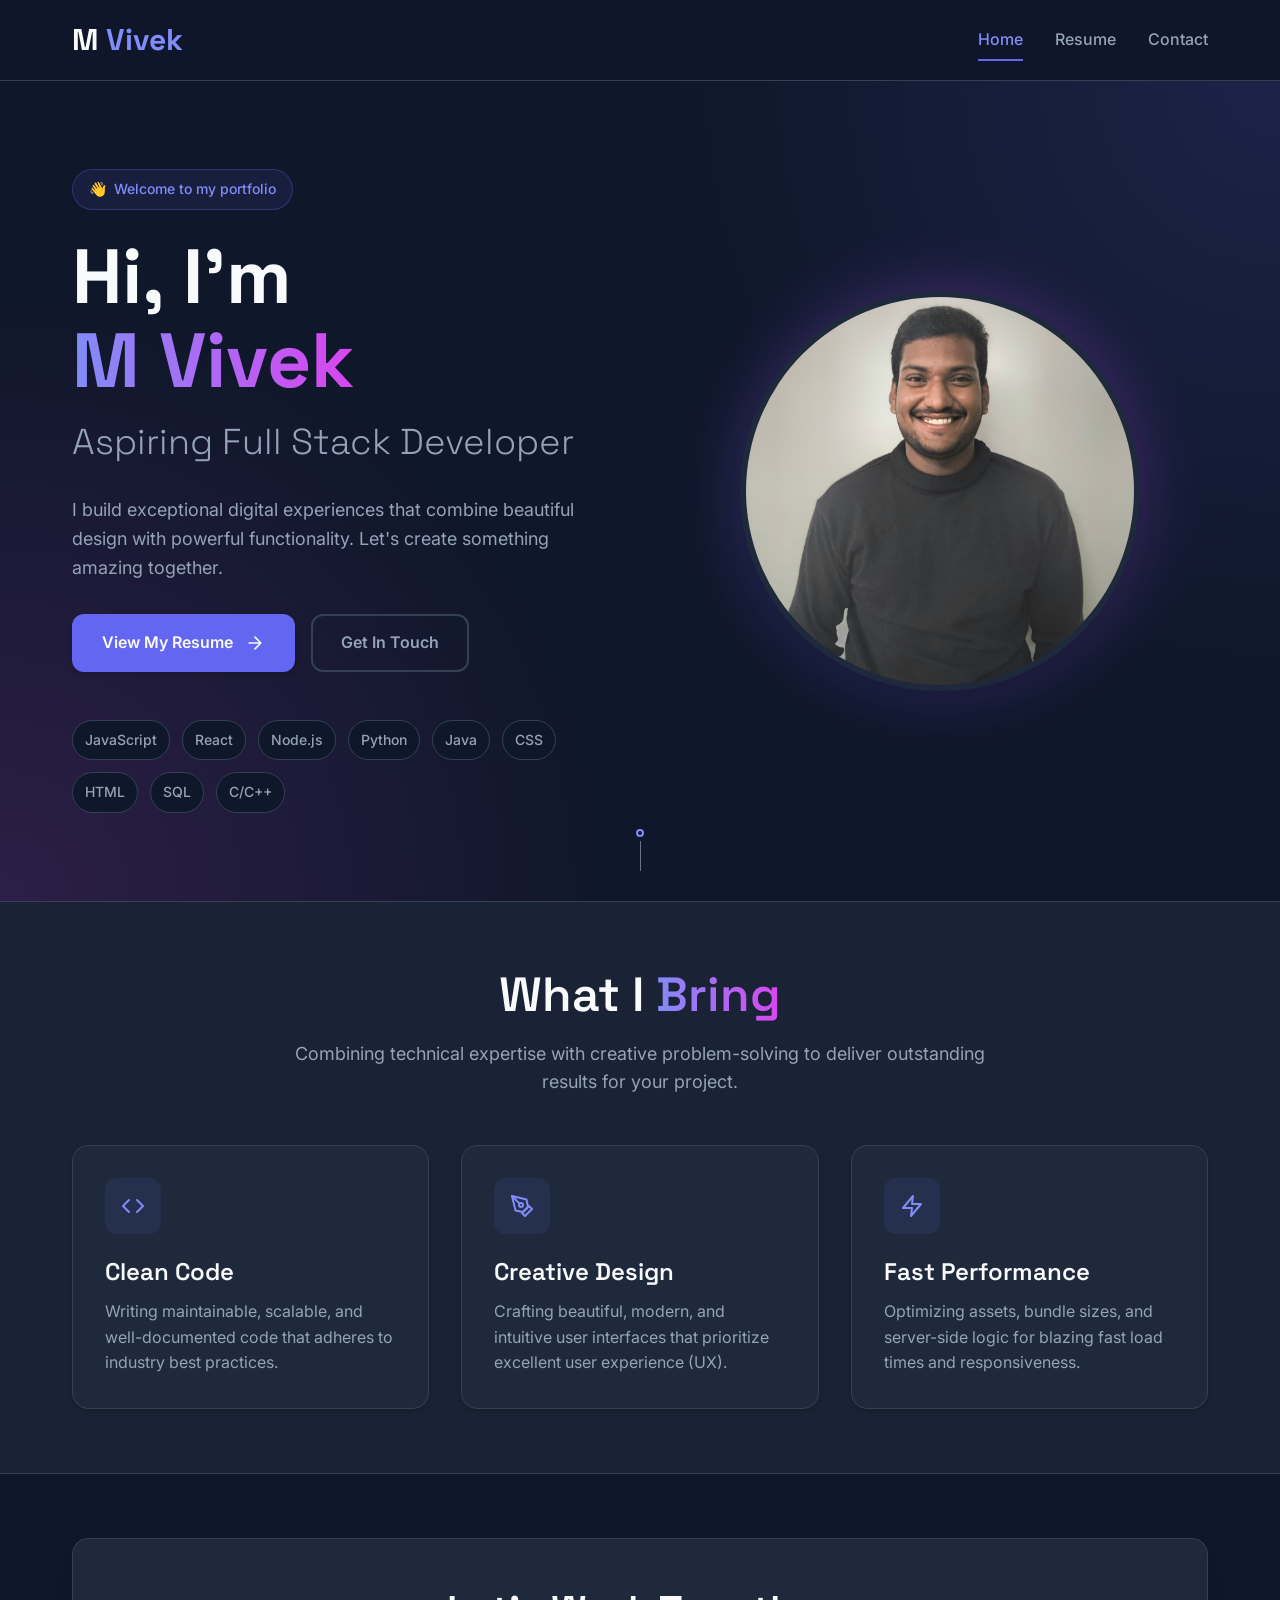
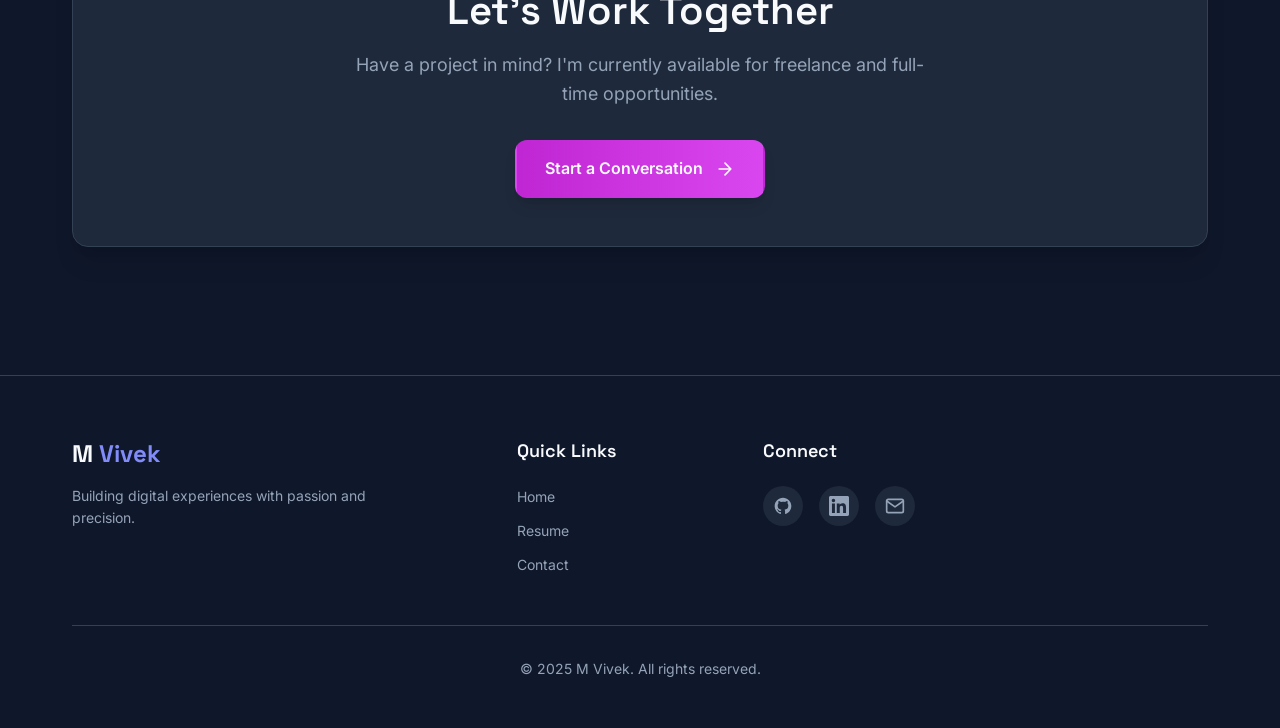
==== index.html @ 74e9e9d4 "Add files via upload Initial portfolio upload" ====
<!DOCTYPE html>
<html lang="en">
<head>
    <meta charset="UTF-8">
    <meta name="viewport" content="width=device-width, initial-scale=1.0">
    <meta name="description" content="Professional Portfolio - Full Stack Developer">
    <title>Portfolio - M Vivek</title>
    
    <!-- Google Fonts -->
    <link rel="preconnect" href="https://fonts.googleapis.com">
    <link rel="preconnect" href="https://fonts.gstatic.com" crossorigin>
    <link href="https://fonts.googleapis.com/css2?family=Space+Grotesk:wght@400;500;600;700&family=Inter:wght@400;500;600&display=swap" rel="stylesheet">
    
    <!-- Custom Stylesheet -->
    <link rel="stylesheet" href="styles.css">
</head>
<body>

    <!-- Custom Cursor -->
    <div class="custom-cursor-dot"></div>
    <div class="custom-cursor-outline"></div>

    <!-- Navigation -->
    <nav class="navbar" id="navbar">
        <div class="container nav-wrapper">
            <!-- Logo -->
            <a href="index.html" class="logo">M <span class="logo-accent">Vivek</span></a>
            
            <!-- Mobile Menu Button -->
            <button class="mobile-menu-btn" id="mobileMenuBtn" aria-label="Toggle menu">
                <span></span>
                <span></span>
                <span></span>
            </button>
            
            <!-- Navigation Links -->
            <ul class="nav-links" id="navLinks">
                <li><a href="index.html" class="active">Home</a></li>
                <li><a href="resume.html">Resume</a></li>
                <li><a href="contact.html">Contact</a></li>
            </ul>
        </div>
    </nav>

    <!-- Hero Section -->
    <section class="hero" id="hero-section">
        <div class="hero-background"></div>
        <div class="container hero-container">
            
            <!-- Hero Text Content (This div is crucial) -->
            <div class="hero-content">
                <div class="welcome-badge fade-in-up">
                    <span class="wave">👋</span> Welcome to my portfolio
                </div>
                <h1 class="hero-title fade-in-up delay-1">
                    Hi, I'm <br><span class="text-gradient">M Vivek</span>
                </h1>
                <p class="hero-subtitle fade-in-up delay-1">
                   Aspiring Full Stack Developer
                </p>
                <p class="hero-description fade-in-up delay-2">
                    I build exceptional digital experiences that combine beautiful design
                    with powerful functionality. Let's create something amazing together.
                </p>
                <div class="hero-buttons fade-in-up delay-3">
                    <a href="resume.html" class="btn btn-primary">
                        <span>View My Resume</span>
                        <svg class="icon" viewBox="0 0 24 24" fill="none" stroke="currentColor" stroke-width="2" stroke-linecap="round" stroke-linejoin="round">
                            <path d="M5 12h14M12 5l7 7-7 7"/>
                        </svg>
                    </a>
                    <a href="contact.html" class="btn btn-outline">
                        Get In Touch
                    </a>
                </div>
                <div class="skills-tags fade-in-up delay-4">
                    <span class="skill-tag">JavaScript</span>
                    <span class="skill-tag">React</span>
                    <span class="skill-tag">Node.js</span>
                    <span class="skill-tag">Python</span>
                    <span class="skill-tag">Java</span>
                    <span class="skill-tag">CSS</span>
                    <span class="skill-tag">HTML</span>
                    <span class="skill-tag">SQL</span>
                    <span class="skill-tag">C/C++</span>
                </div>
            </div>

            <!-- Hero Image -->
            <div class="hero-image-container fade-in-up delay-5">
                <div class="hero-image-wrapper">
                    <div class="hero-image-ring"></div>
                    <img 
                        src="vivek1.jpg"
                        alt="M Vivek" 
                        class="hero-image"
                        onerror="this.onerror=null; this.src='https://placehold.co/400x400/1f2937/9ca3af?text=Image+Not+Found';"
                    >
                </div>
            </div>

        </div>
        <!-- Scroll indicator -->
        <a href="#features-section" class="scroll-indicator" aria-label="Scroll down to features">
            <div class="scroll-indicator-dot"></div>
        </a>
    </section>

    <!-- Features Section -->
    <section class="features-section" id="features-section">
        <div class="container">
            <div class="section-header fade-in-up">
                <h2 class="section-title">What I <span class="text-gradient">Bring</span></h2>
                <p class="section-description">
                    Combining technical expertise with creative problem-solving to deliver outstanding results for your project.
                </p>
            </div>
            <div class="features-grid">
                
                <!-- Feature 1: Clean Code -->
                <div class="feature-card fade-in-up delay-1">
                    <div class="feature-icon">
                        <svg viewBox="0 0 24 24" fill="none" stroke="currentColor" stroke-width="2" stroke-linecap="round" stroke-linejoin="round">
                            <polyline points="16 18 22 12 16 6"/>
                            <polyline points="8 6 2 12 8 18"/>
                        </svg>
                    </div>
                    <h3 class="feature-title">Clean Code</h3>
                    <p class="feature-description">
                        Writing maintainable, scalable, and well-documented code that adheres to industry best practices.
                    </p>
                </div>

                <!-- Feature 2: Creative Design -->
                <div class="feature-card fade-in-up delay-2">
                    <div class="feature-icon">
                        <svg viewBox="0 0 24 24" fill="none" stroke="currentColor" stroke-width="2" stroke-linecap="round" stroke-linejoin="round">
                            <path d="M12 19l7-7 3 3-7 7-3-3z"/>
                            <path d="M18 13l-1.5-7.5L2 2l3.5 14.5L13 18l5-5z"/>
                            <path d="M2 2l7.586 7.586"/>
                            <circle cx="11" cy="11" r="2"/>
                        </svg>
                    </div>
                    <h3 class="feature-title">Creative Design</h3>
                    <p class="feature-description">
                        Crafting beautiful, modern, and intuitive user interfaces that prioritize excellent user experience (UX).
                    </p>
                </div>

                <!-- Feature 3: Fast Performance -->
                <div class="feature-card fade-in-up delay-3">
                    <div class="feature-icon">
                        <svg viewBox="0 0 24 24" fill="none" stroke="currentColor" stroke-width="2" stroke-linecap="round" stroke-linejoin="round">
                            <polygon points="13 2 3 14 12 14 11 22 21 10 12 10 13 2"/>
                        </svg>
                    </div>
                    <h3 class="feature-title">Fast Performance</h3>
                    <p class="feature-description">
                        Optimizing assets, bundle sizes, and server-side logic for blazing fast load times and responsiveness.
                    </p>
                </div>
            </div>
        </div>
    </section>

    <!-- CTA Section -->
    <section class="cta-section">
        <div class="container">
            <div class="cta-card fade-in-up">
                <h2 class="cta-title">Let's Work Together</h2>
                <p class="cta-description">
                    Have a project in mind? I'm currently available for freelance and full-time opportunities.
                </p>
                <a href="contact.html" class="btn btn-accent">
                    <span>Start a Conversation</span>
                    <svg class="icon" viewBox="0 0 24 24" fill="none" stroke="currentColor" stroke-width="2" stroke-linecap="round" stroke-linejoin="round">
                        <path d="M5 12h14M12 5l7 7-7 7"/>
                    </svg>
                </a>
            </div>
        </div>
    </section>

    <!-- Footer -->
    <footer class="footer">
        <div class="container">
            <div class="footer-content">
                <!-- Brand -->
                <div class="footer-section">
                    <h3 class="footer-brand">M <span class="logo-accent">Vivek</span></h3>
                    <p class="footer-text">Building digital experiences with passion and precision.</p>
                </div>
                <!-- Links -->
                <div class="footer-section">
                    <h4 class="footer-heading">Quick Links</h4>
                    <ul class="footer-links">
                        <li><a href="index.html">Home</a></li>
                        <li><a href="resume.html">Resume</a></li>
                        <li><a href="contact.html">Contact</a></li>
                    </ul>
                </div>
                <!-- Connect -->
                <div class="footer-section">
                    <h4 class="footer-heading">Connect</h4>
                    <div class="social-links">
                        <a href="https://github.com/Vivek2763" target="_blank" rel="noopener noreferrer" aria-label="GitHub">
                            <svg viewBox="0 0 24 24" fill="currentColor">
                                <path d="M12 2C6.477 2 2 6.477 2 12c0 4.42 2.865 8.17 6.839 9.49.5.092.682-.217.682-.482 0-.237-.008-.866-.013-1.7-2.782.603-3.369-1.34-3.369-1.34-.454-1.156-1.11-1.464-1.11-1.464-.908-.62.069-.608.069-.608 1.003.07 1.531 1.03 1.531 1.03.892 1.529 2.341 1.087 2.91.831.092-.646.35-1.086.636-1.336-2.22-.253-4.555-1.11-4.555-4.943 0-1.091.39-1.984 1.029-2.683-.103-.253-.446-1.27.098-2.647 0 0 .84-.269 2.75 1.025A9.578 9.578 0 0112 6.836c.85.004 1.705.114 2.504.336 1.909-1.294 2.747-1.025 2.747-1.025.546 1.377.203 2.394.1 2.647.64.699 1.028 1.592 1.028 2.683 0 3.842-2.339 4.687-4.566 4.935.359.309.678.919.678 1.852 0 1.336-.012 2.415-.012 2.743 0 .267.18.578.688.48C19.138 20.167 22 16.418 22 12c0-5.523-4.477-10-10-10z"/>
                            </svg>
                        </a>
                        <a href="https://www.linkedin.com/in/vivek-muralidhara" target="_blank" rel="noopener noreferrer" aria-label="LinkedIn">
                            <svg viewBox="0 0 24 24" fill="currentColor">
                                <path d="M20.447 20.452h-3.554v-5.569c0-1.328-.027-3.037-1.852-3.037-1.853 0-2.136 1.445-2.136 2.939v5.667H9.351V9h3.414v1.561h.046c.477-.9 1.637-1.85 3.37-1.85 3.601 0 4.267 2.37 4.267 5.455v6.286zM5.337 7.433c-1.144 0-2.063-.926-2.063-2.065 0-1.138.92-2.063 2.063-2.063 1.14 0 2.064.925 2.064 2.063 0 1.139-.925 2.065-2.064 2.065zm1.782 13.019H3.555V9h3.564v11.452zM22.225 0H1.771C.792 0 0 .774 0 1.729v20.542C0 23.227.792 24 1.771 24h20.451C23.2 24 24 23.227 24 22.271V1.729C24 .774 23.2 0 22.222 0h.003z"/>
                            </svg>
                        </a>
                        <a href="mailto:vivekm.csegcem@gmail.com" aria-label="Email">
                            <svg viewBox="0 0 24 24" fill="none" stroke="currentColor" stroke-width="2" stroke-linecap="round" stroke-linejoin="round">
                                <path d="M4 4h16c1.1 0 2 .9 2 2v12c0 1.1-.9 2-2 2H4c-1.1 0-2-.9-2-2V6c0-1.1.9-2 2-2z"/>
                                <polyline points="22,6 12,13 2,6"/>
                            </svg>
                        </a>
                    </div>
                </div>
            </div>
            <div class="footer-bottom">
                <p>&copy; 2025 M Vivek. All rights reserved.</p>
            </div>
        </div>
    </footer>

    <!-- Custom JavaScript -->
    <script src="script.js" defer></script>
</body>
</html>
---- styles.css ----
/* ===================================
   Base Styles & Design System
   =================================== */

/* Import Google Fonts */
@import url('https://fonts.googleapis.com/css2?family=Space+Grotesk:wght@400;500;600;700&family=Inter:wght@400;500;600&display=swap');

:root {
    /* Colors (Indigo/Pink Dark Theme) */
    --color-bg: #0f172a; /* Slate 900 */
    --color-surface: #1e293b; /* Slate 800 */
    --color-surface-light: #334155; /* Slate 700 */
    --color-border: #334155;
    
    --color-primary: #6366f1; /* Indigo 500 */
    --color-primary-light: #818cf8; /* Indigo 400 */
    --color-primary-dark: #4f46e5; /* Indigo 600 */
    
    --color-accent: #d946ef; /* Pink 500 */
    --color-accent-dark: #c026d3; /* Pink 600 */
    
    --color-text-primary: #f8fafc; /* Slate 50 */
    --color-text-secondary: #94a3b8; /* Slate 400 */
    --color-text-muted: #64748b; /* Slate 500 */
    
    --color-success: #22c55e; /* Green 500 */
    --color-error: #ef4444; /* Red 500 */

    /* Typography */
    --font-primary: 'Inter', sans-serif;
    --font-heading: 'Space Grotesk', sans-serif;
    
    /* Sizing & Spacing */
    --spacing-xs: 0.5rem;  /* 8px */
    --spacing-sm: 0.75rem; /* 12px */
    --spacing-md: 1rem;    /* 16px */
    --spacing-lg: 1.5rem;  /* 24px */
    --spacing-xl: 2rem;    /* 32px */
    --spacing-2xl: 3rem;   /* 48px */
    --spacing-3xl: 4rem;   /* 64px */
    
    /* Border Radius */
    --radius-sm: 0.25rem;
    --radius-md: 0.5rem;
    --radius-lg: 0.75rem;
    --radius-xl: 1rem;
    --radius-full: 9999px;
    
    /* Shadows */
    --shadow-sm: 0 1px 2px 0 rgba(0, 0, 0, 0.05);
    --shadow-md: 0 4px 6px -1px rgba(0, 0, 0, 0.1), 0 2px 4px -2px rgba(0, 0, 0, 0.1);
    --shadow-lg: 0 10px 15px -3px rgba(0, 0, 0, 0.1), 0 4px 6px -4px rgba(0, 0, 0, 0.1);
    --shadow-xl: 0 20px 25px -5px rgba(0, 0, 0, 0.1), 0 8px 10px -6px rgba(0, 0, 0, 0.1);
    --shadow-inset: inset 0 2px 4px 0 rgba(0, 0, 0, 0.05);
    
    /* Transitions */
    --transition-fast: 0.15s ease;
    --transition-base: 0.3s ease;
}

/* ===================================
   Reset & Base
   =================================== */

* {
    margin: 0;
    padding: 0;
    box-sizing: border-box;
}

html {
    scroll-behavior: smooth;
    font-size: 16px;
}

body {
    font-family: var(--font-primary);
    background-color: var(--color-bg);
    color: var(--color-text-primary);
    line-height: 1.6;
    -webkit-font-smoothing: antialiased;
    -moz-osx-font-smoothing: grayscale;
}

/* Custom Cursor (Hide default) */
body, a, button, [role="button"], input, textarea, [tabindex] {
    cursor: none;
}

h1, h2, h3, h4, h5, h6 {
    font-family: var(--font-heading);
    font-weight: 600;
    line-height: 1.2;
}

a {
    color: inherit;
    text-decoration: none;
    transition: color var(--transition-fast);
}

img {
    max-width: 100%;
    height: auto;
    display: block;
}

button {
    font-family: inherit;
    cursor: none; /* For custom cursor */
}

/* ===================================
   Custom Cursor
   =================================== */
.custom-cursor-dot,
.custom-cursor-outline {
    position: fixed;
    transform: translate(-50%, -50%);
    pointer-events: none;
    z-index: 9999;
    border-radius: 50%;
    opacity: 0; /* JS will make this 1 on mouseenter */
    transition: opacity 0.3s ease-out;
}

.custom-cursor-dot {
    width: 8px;
    height: 8px;
    background-color: var(--color-accent); /* Pink */
    transition: width 0.3s, height 0.3s, opacity 0.3s;
}

.custom-cursor-outline {
    width: 30px;
    height: 30px;
    border: 2px solid var(--color-primary); /* Indigo */
    /* Smooth movement is handled by JS animation, but add transition for grow/shrink */
    transition: width 0.3s, height 0.3s, background-color 0.3s, opacity 0.3s, transform 0.1s ease-out;
}

/* Cursor Grow States */
.cursor-grow {
    width: 50px;
    height: 50px;
    background-color: rgba(99, 102, 241, 0.2); /* Indigo tint */
}
.cursor-dot-grow {
    width: 4px;
    height: 4px;
}

/* Hide on mobile */
@media (max-width: 768px) {
    .custom-cursor-dot, .custom-cursor-outline {
        display: none;
    }
    body, a, button, [role="button"], input, textarea, [tabindex] {
        cursor: auto; /* Restore default cursor */
    }
}

/* ===================================
   Utility & Layout
   =================================== */

.container {
    width: 100%;
    max-width: 1200px;
    margin: 0 auto;
    padding: 0 var(--spacing-xl);
}

.text-gradient {
    background-image: linear-gradient(to right, var(--color-primary-light), var(--color-accent));
    -webkit-background-clip: text;
    background-clip: text;
    color: transparent;
}

.icon {
    width: 20px;
    height: 20px;
}

/* ===================================
   Navigation
   =================================== */
.navbar {
    position: sticky;
    top: 0;
    left: 0;
    width: 100%;
    z-index: 1000;
    background-color: rgba(15, 23, 42, 0.8); /* Slate 900 w/ opacity */
    backdrop-filter: blur(10px);
    border-bottom: 1px solid var(--color-border);
    transition: box-shadow var(--transition-base);
}

.navbar.scrolled {
    box-shadow: var(--shadow-lg);
}

.nav-wrapper {
    display: flex;
    justify-content: space-between;
    align-items: center;
    height: 5rem; /* 80px */
}

.logo {
    font-size: 1.875rem; /* 30px */
    font-weight: 700;
    font-family: var(--font-heading);
    color: var(--color-text-primary);
}

.logo-accent {
    color: var(--color-primary-light);
}

.nav-links {
    display: none; /* Hidden on mobile by default */
    list-style: none;
    gap: var(--spacing-xl);
}

.nav-links a {
    font-size: 1rem;
    font-weight: 500;
    color: var(--color-text-secondary);
    transition: color var(--transition-base);
    position: relative;
    padding: var(--spacing-sm) 0;
}

.nav-links a:hover {
    color: var(--color-text-primary);
}

/* Nav link hover underline */
.nav-links a::after {
    content: '';
    position: absolute;
    bottom: 0;
    left: 0;
    width: 100%;
    height: 2px;
    background-color: var(--color-primary);
    transform: scaleX(0);
    transform-origin: center;
    transition: transform var(--transition-base) ease;
}

.nav-links a:hover::after,
.nav-links a.active::after {
    transform: scaleX(1);
}

.nav-links a.active {
    color: var(--color-primary-light);
}

/* Mobile Menu Button */
.mobile-menu-btn {
    display: flex; /* Show on mobile */
    flex-direction: column;
    gap: 5px;
    background: none;
    border: none;
    padding: var(--spacing-sm);
    z-index: 1001; /* Above nav links */
}

.mobile-menu-btn span {
    display: block;
    width: 25px;
    height: 2px;
    background-color: var(--color-text-primary);
    transition: all var(--transition-base);
}

/* Mobile Menu Button Animation */
.mobile-menu-btn.open span:nth-child(1) {
    transform: translateY(7px) rotate(45deg);
}
.mobile-menu-btn.open span:nth-child(2) {
    opacity: 0;
}
.mobile-menu-btn.open span:nth-child(3) {
    transform: translateY(-7px) rotate(-45deg);
}

/* Tablet & Desktop Styles */
@media (min-width: 768px) {
    .nav-links {
        display: flex; /* Show links on desktop */
    }
    .mobile-menu-btn {
        display: none; /* Hide button on desktop */
    }
}

/* Mobile Menu Panel */
@media (max-width: 767px) {
    .nav-links {
        position: fixed;
        top: 5rem; /* Below navbar */
        left: 0;
        width: 100%;
        height: calc(100vh - 5rem);
        background-color: var(--color-bg);
        flex-direction: column;
        align-items: center;
        justify-content: center;
        gap: var(--spacing-xl);
        
        /* Hidden state */
        opacity: 0;
        transform: translateY(-20px);
        pointer-events: none;
        
        transition: opacity var(--transition-base), transform var(--transition-base);
    }
    
    .nav-links.open {
        display: flex;
        opacity: 1;
        transform: translateY(0);
        pointer-events: auto;
    }
    
    .nav-links a {
        font-size: 1.5rem;
    }
}

/* ===================================
   Hero Section
   =================================== */
.hero {
    padding: var(--spacing-3xl) 0;
    position: relative;
    overflow: hidden;
    min-height: calc(100vh - 5rem);
    display: flex;
    align-items: center;
}

.hero-background {
    position: absolute;
    top: 0;
    left: 0;
    width: 100%;
    height: 100%;
    background: radial-gradient(circle at top right, rgba(99, 102, 241, 0.15) 0%, transparent 40%),
                radial-gradient(circle at bottom left, rgba(217, 70, 239, 0.15) 0%, transparent 40%);
    pointer-events: none;
    z-index: -1;
}

.hero-container {
    position: relative;
    z-index: 1;
    display: grid;
    grid-template-columns: 1fr; /* Single column on mobile */
    align-items: center;
    gap: var(--spacing-2xl);
}

.hero-content {
    text-align: center; /* Center on mobile */
}

.welcome-badge {
    display: inline-flex;
    align-items: center;
    gap: var(--spacing-xs);
    font-size: 0.875rem;
    font-weight: 500;
    padding: var(--spacing-xs) var(--spacing-md);
    background-color: rgba(99, 102, 241, 0.1); /* Indigo tint */
    color: var(--color-primary-light);
    border: 1px solid rgba(99, 102, 241, 0.3);
    border-radius: var(--radius-full);
    margin-bottom: var(--spacing-lg);
}

.wave {
    display: inline-block;
    animation: wave-animation 2.5s infinite;
}
@keyframes wave-animation {
    0% { transform: rotate(0.0deg) }
    10% { transform: rotate(14.0deg) }
    20% { transform: rotate(-8.0deg) }
    30% { transform: rotate(14.0deg) }
    40% { transform: rotate(-4.0deg) }
    50% { transform: rotate(10.0deg) }
    60% { transform: rotate(0.0deg) }
    100% { transform: rotate(0.0deg) }
}

.hero-title {
    font-size: clamp(3rem, 6vw, 5rem); /* Responsive font size */
    font-weight: 700;
    line-height: 1.1;
    margin-bottom: var(--spacing-sm);
}

.hero-subtitle {
    font-size: clamp(1.5rem, 3vw, 2.25rem);
    font-weight: 300;
    color: var(--color-text-secondary);
    font-family: var(--font-heading);
    margin-bottom: var(--spacing-lg);
}

.hero-description {
    font-size: 1.125rem;
    color: var(--color-text-secondary);
    max-width: 600px;
    margin: 0 auto var(--spacing-xl); /* Center text */
}

.hero-buttons {
    display: flex;
    flex-direction: column; /* Stack on mobile */
    gap: var(--spacing-md);
    justify-content: center;
    margin-bottom: var(--spacing-2xl);
}

.skills-tags {
    display: flex;
    flex-wrap: wrap;
    justify-content: center;
    gap: var(--spacing-sm);
}

.skill-tag {
    font-size: 0.875rem;
    font-weight: 500;
    padding: var(--spacing-xs) var(--spacing-md);
    background-color: var(--color-surface);
    color: var(--color-text-secondary);
    border: 1px solid var(--color-border);
    border-radius: var(--radius-full);
    transition: all var(--transition-base);
}

.skill-tag:hover {
    background-color: var(--color-surface-light);
    color: var(--color-text-primary);
    transform: translateY(-2px);
}

/* Hero Image */
.hero-image-container {
    display: flex;
    justify-content: center;
    align-items: center;
    order: -1; /* Show image first on mobile */
}

.hero-image-wrapper {
    position: relative;
    width: 250px;
    height: 250px;
}

.hero-image-ring {
    position: absolute;
    inset: 0;
    border-radius: 50%;
    background: linear-gradient(to top right, var(--color-primary), var(--color-accent));
    opacity: 0.3;
    filter: blur(2rem); /* Large blur */
}

.hero-image {
    position: relative;
    width: 100%;
    height: 100%;
    border-radius: 50%;
    object-fit: cover;
    border: 6px solid var(--color-surface);
    box-shadow: var(--shadow-xl);
}

/* Scroll Indicator */
.scroll-indicator {
    position: absolute;
    bottom: 30px;
    left: 50%;
    transform: translateX(-50%);
    display: flex;
    flex-direction: column;
    align-items: center;
    z-index: 10;
}
.scroll-indicator::after {
    content: '';
    width: 1px;
    height: 30px;
    background-color: var(--color-text-muted);
    margin-top: 4px;
}
.scroll-indicator-dot {
    width: 8px;
    height: 8px;
    border-radius: 50%;
    border: 2px solid var(--color-primary-light);
    animation: bounce-scroll 2s infinite;
}
@keyframes bounce-scroll {
    0%, 20%, 50%, 80%, 100% { transform: translateY(0); }
    40% { transform: translateY(-5px); }
    60% { transform: translateY(-3px); }
}


/* Hero Desktop Layout */
@media (min-width: 768px) {
    .hero-container {
        grid-template-columns: 1fr 1fr; /* Two columns */
        gap: var(--spacing-3xl);
    }
    
    .hero-content {
        text-align: left; /* Align left on desktop */
    }
    
    .hero-description {
        margin-left: 0; /* Align left */
    }

    .hero-buttons {
        flex-direction: row; /* Side-by-side */
        justify-content: flex-start;
    }
    
    .skills-tags {
        justify-content: flex-start;
    }

    .hero-image-container {
        order: 1; /* Image on the right */
    }
    
    .hero-image-wrapper {
        width: 350px;
        height: 350px;
    }
}

@media (min-width: 1024px) {
    .hero-image-wrapper {
        width: 400px;
        height: 400px;
    }
}

/* ===================================
   Buttons
   =================================== */
.btn {
    display: inline-flex;
    align-items: center;
    justify-content: center;
    gap: var(--spacing-sm);
    padding: 0.875rem 1.75rem; /* 14px 28px */
    font-weight: 600;
    font-size: 1rem;
    border-radius: var(--radius-lg);
    border: 2px solid transparent;
    transition: all var(--transition-base);
    white-space: nowrap;
}

.btn .icon {
    transition: transform var(--transition-base);
}

.btn:hover .icon {
    transform: translateX(4px);
}

.btn-primary {
    background-color: var(--color-primary);
    color: var(--color-text-primary);
    box-shadow: var(--shadow-md);
}
.btn-primary:hover {
    background-color: var(--color-primary-dark);
    box-shadow: 0 10px 15px -3px rgba(99, 102, 241, 0.3); /* Indigo shadow */
    transform: scale(1.02);
}

.btn-outline {
    border-color: var(--color-border);
    color: var(--color-text-secondary);
}
.btn-outline:hover {
    border-color: var(--color-primary-light);
    background-color: rgba(99, 102, 241, 0.1);
    color: var(--color-primary-light);
    transform: scale(1.02);
}

.btn-accent {
    background-image: linear-gradient(to right, var(--color-accent-dark), var(--color-accent));
    color: var(--color-text-primary);
    box-shadow: var(--shadow-lg);
}
.btn-accent:hover {
    box-shadow: 0 10px 20px -5px rgba(217, 70, 239, 0.4); /* Pink shadow */
    transform: scale(1.02);
}

/* ===================================
   General Sections
   =================================== */
.features-section,
.cta-section,
.page-header,
.resume-section,
.contact-section {
    padding: var(--spacing-3xl) 0;
}

.section-header {
    text-align: center;
    margin-bottom: var(--spacing-2xl);
    max-width: 700px;
    margin-left: auto;
    margin-right: auto;
}

.section-title {
    font-size: clamp(2rem, 4vw, 3rem);
    margin-bottom: var(--spacing-md);
}

.section-description {
    font-size: 1.125rem;
    color: var(--color-text-secondary);
}

/* ===================================
   Features Section
   =================================== */
.features-section {
    background-color: rgba(30, 41, 59, 0.7); /* Slate 800 w/ opacity */
    border-top: 1px solid var(--color-border);
    border-bottom: 1px solid var(--color-border);
}

.features-grid {
    display: grid;
    grid-template-columns: 1fr;
    gap: var(--spacing-xl);
}

@media (min-width: 768px) {
    .features-grid {
        grid-template-columns: repeat(3, 1fr);
    }
}

.feature-card {
    background-color: var(--color-surface);
    padding: var(--spacing-xl);
    border: 1px solid var(--color-border);
    border-radius: var(--radius-xl);
    box-shadow: var(--shadow-md);
    transition: all var(--transition-base);
}

.feature-card:hover {
    transform: translateY(-8px);
    border-color: var(--color-primary);
    box-shadow: 0 20px 25px -5px rgba(99, 102, 241, 0.1);
}

.feature-icon {
    width: 56px;
    height: 56px;
    padding: var(--spacing-md);
    background-color: rgba(99, 102, 241, 0.1); /* Indigo tint */
    border-radius: var(--radius-lg);
    color: var(--color-primary-light);
    margin-bottom: var(--spacing-lg);
}
.feature-icon svg {
    width: 100%;
    height: 100%;
}

.feature-title {
    font-size: 1.5rem;
    margin-bottom: var(--spacing-sm);
    color: var(--color-text-primary);
}

.feature-description {
    color: var(--color-text-secondary);
}

/* ===================================
   CTA Section
   =================================== */
.cta-card {
    background-color: var(--color-surface);
    padding: var(--spacing-2xl) var(--spacing-xl);
    border-radius: var(--radius-xl);
    text-align: center;
    box-shadow: var(--shadow-xl);
    border: 1px solid var(--color-border);
    transition: all var(--transition-base);
}
.cta-card:hover {
    transform: scale(1.02);
    box-shadow: 0 25px 50px -12px rgba(217, 70, 239, 0.25); /* Pink shadow */
}

.cta-title {
    font-size: clamp(2rem, 4vw, 2.5rem);
    margin-bottom: var(--spacing-md);
}

.cta-description {
    font-size: 1.125rem;
    color: var(--color-text-secondary);
    max-width: 600px;
    margin: 0 auto var(--spacing-xl);
}

/* ===================================
   Page Header (for Resume/Contact)
   =================================== */
.page-header {
    padding-top: var(--spacing-2xl);
    text-align: center;
    background-color: rgba(30, 41, 59, 0.7); /* Slate 800 w/ opacity */
    border-bottom: 1px solid var(--color-border);
}

.page-title {
    font-size: clamp(2.5rem, 5vw, 4rem);
    margin-bottom: var(--spacing-md);
}

.page-description {
    font-size: 1.125rem;
    color: var(--color-text-secondary);
    max-width: 600px;
    margin: 0 auto var(--spacing-xl);
}

/* ===================================
   Resume Page
   =================================== */
.resume-section {
    padding-top: var(--spacing-2xl);
}
.resume-container {
    display: grid;
    grid-template-columns: 1fr;
    gap: var(--spacing-2xl);
}

@media (min-width: 1024px) {
    .resume-container {
        grid-template-columns: 1fr 2fr; /* Two columns */
    }
}

.resume-column-left,
.resume-column-right {
    display: flex;
    flex-direction: column;
    gap: var(--spacing-2xl);
}

.resume-card {
    background-color: var(--color-surface);
    border: 1px solid var(--color-border);
    border-radius: var(--radius-xl);
    box-shadow: var(--shadow-md);
    overflow: hidden;
}

.resume-card-header {
    padding: var(--spacing-xl);
    border-bottom: 1px solid var(--color-border);
}

.resume-name {
    font-size: 2rem;
    margin-bottom: var(--spacing-xs);
}
.resume-title {
    font-size: 1.25rem;
    color: var(--color-primary-light);
    font-weight: 500;
}
.card-title {
    font-size: 1.5rem;
    display: flex;
    align-items: center;
    gap: var(--spacing-md);
}
.title-icon {
    width: 24px;
    height: 24px;
    color: var(--color-accent);
}

.resume-card-content {
    padding: var(--spacing-xl);
}

/* Resume Contact Info */
.contact-info {
    display: flex;
    flex-direction: column;
    gap: var(--spacing-md);
}
.contact-item {
    display: flex;
    align-items: center;
    gap: var(--spacing-sm);
    color: var(--color-text-secondary);
}
.contact-icon {
    width: 20px;
    height: 20px;
    color: var(--color-primary-light);
    flex-shrink: 0;
}
.contact-item span {
    font-size: 0.875rem;
    word-break: break-all;
}

.divider {
    height: 1px;
    background-color: var(--color-border);
    margin: var(--spacing-lg) 0;
}

.section-subtitle {
    font-size: 1.125rem;
    margin-bottom: var(--spacing-sm);
    display: flex;
    align-items: center;
    gap: var(--spacing-sm);
}
.section-icon {
    width: 20px;
    height: 20px;
    color: var(--color-accent);
}
.objective-text {
    color: var(--color-text-secondary);
}

/* Resume Skills */
.skills-category {
    margin-bottom: var(--spacing-lg);
}
.skills-category:last-child {
    margin-bottom: 0;
}
.skills-category-title {
    font-size: 1.125rem;
    font-weight: 600;
    color: var(--color-primary-light);
    margin-bottom: var(--spacing-md);
}
.skills-tags .skill-tag {
    font-size: 0.875rem;
    padding: var(--spacing-xs) var(--spacing-sm);
    color: var(--color-text-secondary);
    background-color: var(--color-bg);
}

/* Timeline (Work & Education) */
.timeline {
    position: relative;
    padding-left: var(--spacing-xl);
}
.timeline::before {
    content: '';
    position: absolute;
    left: 8px; /* Center of dot */
    top: 0;
    bottom: 0;
    width: 2px;
    background-color: var(--color-border);
}

.timeline-item {
    position: relative;
    margin-bottom: var(--spacing-xl);
}
.timeline-item:last-child {
    margin-bottom: 0;
}
.timeline-dot {
    position: absolute;
    left: 0;
    top: 6px;
    width: 18px;
    height: 18px;
    background-color: var(--color-bg);
    border: 4px solid var(--color-primary);
    border-radius: 50%;
    transform: translateX(-50%);
    z-index: 1;
}

.timeline-content {
    display: flex;
    flex-direction: column;
    gap: var(--spacing-xs);
}
.timeline-header {
    display: flex;
    flex-direction: column;
    gap: var(--spacing-xs);
    margin-bottom: var(--spacing-xs);
}
.timeline-title {
    font-size: 1.25rem;
    font-weight: 600;
}
.timeline-badge {
    padding: 0.25rem 0.75rem;
    background-color: rgba(99, 102, 241, 0.1);
    color: var(--color-primary-light);
    border-radius: var(--radius-full);
    font-size: 0.875rem;
    font-weight: 500;
    align-self: flex-start;
}
.timeline-subtitle {
    color: var(--color-accent);
    font-weight: 600;
}
.timeline-text {
    color: var(--color-text-secondary);
    font-size: 0.875rem;
}
.timeline-list {
    margin-top: var(--spacing-sm);
    padding-left: var(--spacing-md);
    display: flex;
    flex-direction: column;
    gap: var(--spacing-sm);
}
.timeline-list li {
    color: var(--color-text-secondary);
    font-size: 0.875rem;
    line-height: 1.6;
}

@media (min-width: 640px) {
    .timeline-header {
        flex-direction: row;
        justify-content: space-between;
        align-items: center;
    }
}

/* Projects */
.project-item {
    padding-bottom: var(--spacing-lg);
    margin-bottom: var(--spacing-lg);
    border-bottom: 1px solid var(--color-border);
}
.project-item:last-child {
    border-bottom: none;
    margin-bottom: 0;
    padding-bottom: 0;
}
.project-title {
    font-size: 1.25rem;
    font-weight: 600;
    margin-bottom: var(--spacing-xs);
}
.project-description {
    color: var(--color-text-secondary);
    margin-bottom: var(--spacing-md);
}
.project-tech {
    display: flex;
    flex-wrap: wrap;
    gap: var(--spacing-sm);
    margin-bottom: var(--spacing-md);
}
.tech-badge {
    padding: 0.25rem 0.75rem;
    background-color: var(--color-bg);
    border: 1px solid var(--color-border);
    border-radius: var(--radius-full);
    font-size: 0.75rem;
    font-weight: 500;
    color: var(--color-text-secondary);
}
.project-link {
    color: var(--color-primary-light);
    font-weight: 600;
    font-size: 0.875rem;
}
.project-link:hover {
    color: var(--color-primary);
    text-decoration: underline;
}

/* ===================================
   Contact Page
   =================================== */
.contact-section {
    padding-top: var(--spacing-2xl);
}
.contact-grid {
    display: grid;
    grid-template-columns: 1fr;
    gap: var(--spacing-2xl);
}
@media (min-width: 1024px) {
    .contact-grid {
        grid-template-columns: 1fr 1.5fr;
    }
}

.contact-info-column {
    display: flex;
    flex-direction: column;
    gap: var(--spacing-lg);
}
.contact-info-card {
    background-color: var(--color-surface);
    border: 1px solid var(--color-border);
    border-radius: var(--radius-xl);
    padding: var(--spacing-lg);
    display: flex;
    align-items: center;
    gap: var(--spacing-lg);
    transition: all var(--transition-base);
}
.contact-info-card:hover {
    border-color: var(--color-primary);
    transform: translateY(-4px);
}
.info-icon {
    width: 48px;
    height: 48px;
    padding: var(--spacing-sm);
    background-color: rgba(99, 102, 241, 0.1);
    border-radius: var(--radius-md);
    color: var(--color-primary-light);
    flex-shrink: 0;
}
.info-icon svg {
    width: 100%;
    height: 100%;
}
.info-title {
    font-weight: 600;
    font-size: 1rem;
    color: var(--color-text-primary);
    margin-bottom: var(--spacing-xs);
}
.info-link {
    color: var(--color-primary-light);
    font-size: 0.875rem;
    word-break: break-all;
}
.info-link:hover {
    text-decoration: underline;
}
.info-text {
    color: var(--color-text-secondary);
    font-size: 0.875rem;
}

/* Contact Form */
.contact-form-card {
    background-color: var(--color-surface);
    border: 1px solid var(--color-border);
    border-radius: var(--radius-xl);
    padding: var(--spacing-xl);
    box-shadow: var(--shadow-lg);
}
.form-title {
    font-size: 1.875rem;
    margin-bottom: var(--spacing-lg);
}
.contact-form {
    display: flex;
    flex-direction: column;
    gap: var(--spacing-lg);
}
.form-group {
    display: flex;
    flex-direction: column;
    gap: var(--spacing-xs);
}
.form-label {
    font-weight: 500;
    font-size: 0.875rem;
    color: var(--color-text-secondary);
}
.form-input,
.form-textarea {
    padding: 0.875rem var(--spacing-md);
    border: 1px solid var(--color-border);
    background-color: var(--color-bg);
    border-radius: var(--radius-md);
    font-family: var(--font-primary);
    font-size: 1rem;
    color: var(--color-text-primary);
    transition: all var(--transition-base);
}
.form-input:focus,
.form-textarea:focus {
    outline: none;
    border-color: var(--color-primary);
    box-shadow: 0 0 0 3px rgba(99, 102, 241, 0.2);
}
.form-input::placeholder,
.form-textarea::placeholder {
    color: var(--color-text-muted);
}
.form-textarea {
    resize: vertical;
    min-height: 150px;
}
.form-error {
    color: var(--color-error);
    font-size: 0.875rem;
    display: none; /* Hide by default */
}
.form-error.active {
    display: block; /* Show when active */
}
.form-input.error,
.form-textarea.error {
    border-color: var(--color-error);
}
.form-input.error:focus,
.form-textarea.error:focus {
    box-shadow: 0 0 0 3px rgba(239, 68, 68, 0.2);
}

/* Success Message */
.success-message-container {
    display: none; /* Hide by default */
    text-align: center;
    padding: var(--spacing-2xl);
    border: 1px solid var(--color-success);
    background-color: rgba(34, 197, 94, 0.1);
    border-radius: var(--radius-xl);
}
.success-icon {
    width: 64px;
    height: 64px;
    margin: 0 auto var(--spacing-lg);
    color: var(--color-success);
}
.success-title {
    font-size: 1.5rem;
    margin-bottom: var(--spacing-sm);
    color: var(--color-success);
}
.success-text {
    color: var(--color-text-secondary);
}


/* ===================================
   Footer
   =================================== */
.footer {
    background-color: var(--color-bg);
    color: var(--color-text-secondary);
    padding: var(--spacing-3xl) 0 var(--spacing-2xl);
    border-top: 1px solid var(--color-border);
    margin-top: var(--spacing-3xl);
}

.footer-content {
    display: grid;
    grid-template-columns: 1fr;
    gap: var(--spacing-2xl);
    margin-bottom: var(--spacing-2xl);
}

@media (min-width: 640px) {
    .footer-content {
        grid-template-columns: repeat(2, 1fr);
    }
}
@media (min-width: 1024px) {
    .footer-content {
        grid-template-columns: 2fr 1fr 1fr 1fr;
    }
}

.footer-section {
    display: flex;
    flex-direction: column;
    gap: var(--spacing-md);
}
.footer-brand {
    font-size: 1.5rem;
    font-weight: 700;
    color: var(--color-text-primary);
}
.footer-text {
    font-size: 0.875rem;
    line-height: 1.6;
    max-width: 300px;
}
.footer-heading {
    font-size: 1.125rem;
    font-weight: 600;
    color: var(--color-text-primary);
    margin-bottom: var(--spacing-xs);
}
.footer-links {
    list-style: none;
    display: flex;
    flex-direction: column;
    gap: var(--spacing-sm);
}
.footer-links li {
    font-size: 0.875rem;
}
.footer-links a:hover {
    color: var(--color-primary-light);
    text-decoration: underline;
}

.social-links {
    display: flex;
    gap: var(--spacing-md);
}
.social-links a {
    width: 40px;
    height: 40px;
    display: flex;
    align-items: center;
    justify-content: center;
    background-color: var(--color-surface);
    border-radius: 50%;
    color: var(--color-text-secondary);
    transition: all var(--transition-base);
}
.social-links a:hover {
    background-color: var(--color-primary);
    color: var(--color-text-primary);
    transform: scale(1.1);
}
.social-links svg {
    width: 20px;
    height: 20px;
}

.footer-bottom {
    padding-top: var(--spacing-xl);
    border-top: 1px solid var(--color-border);
    text-align: center;
    font-size: 0.875rem;
}

/* ===================================
   Animations
   =================================== */

/* Fade-in-up animation */
.fade-in-up {
    opacity: 0;
    transform: translateY(20px);
    transition: opacity 0.8s cubic-bezier(0.6, 0.2, 0.1, 1), 
                transform 0.8s cubic-bezier(0.6, 0.2, 0.1, 1);
}
.fade-in-up.animated {
    opacity: 1;
    transform: translateY(0);
}

/* Delays */
.delay-1 { transition-delay: 0.1s; }
.delay-2 { transition-delay: 0.2s; }
.delay-3 { transition-delay: 0.3s; }
.delay-4 { transition-delay: 0.4s; }
.delay-5 { transition-delay: 0.5s; }
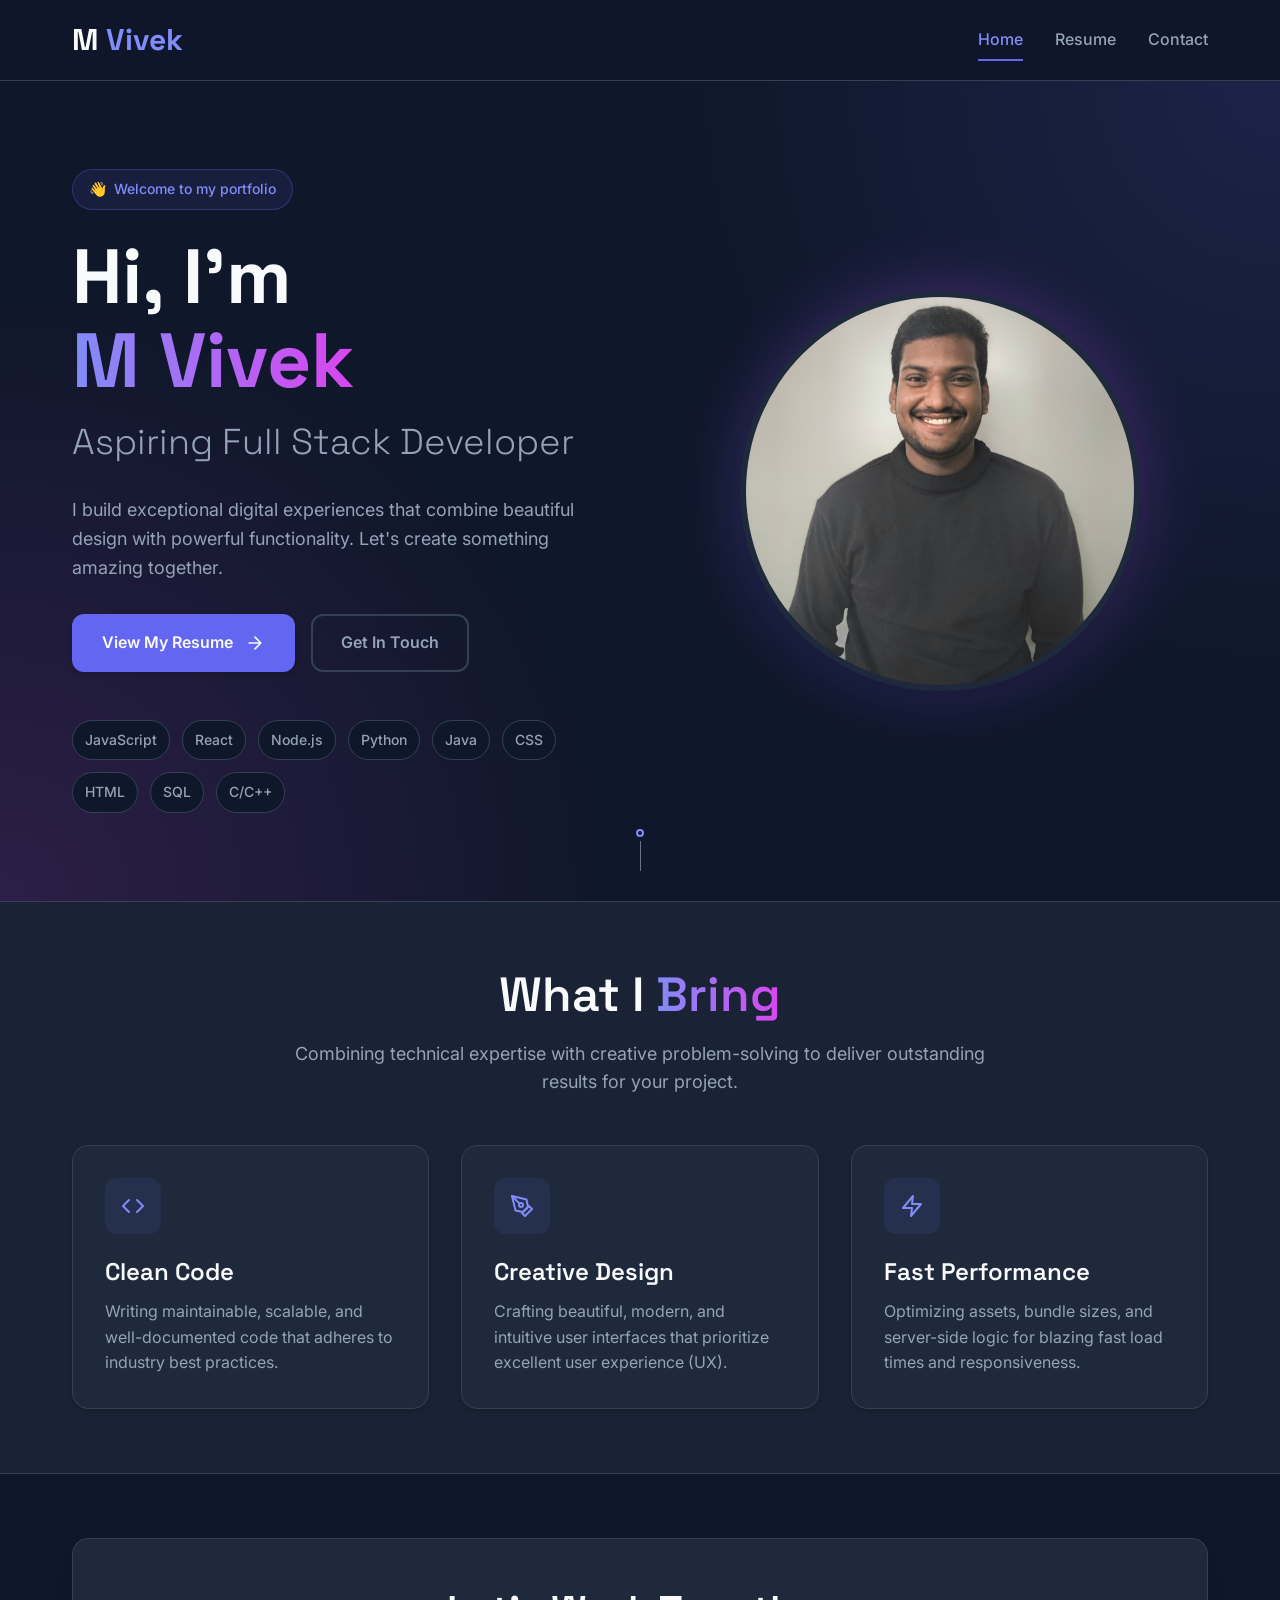
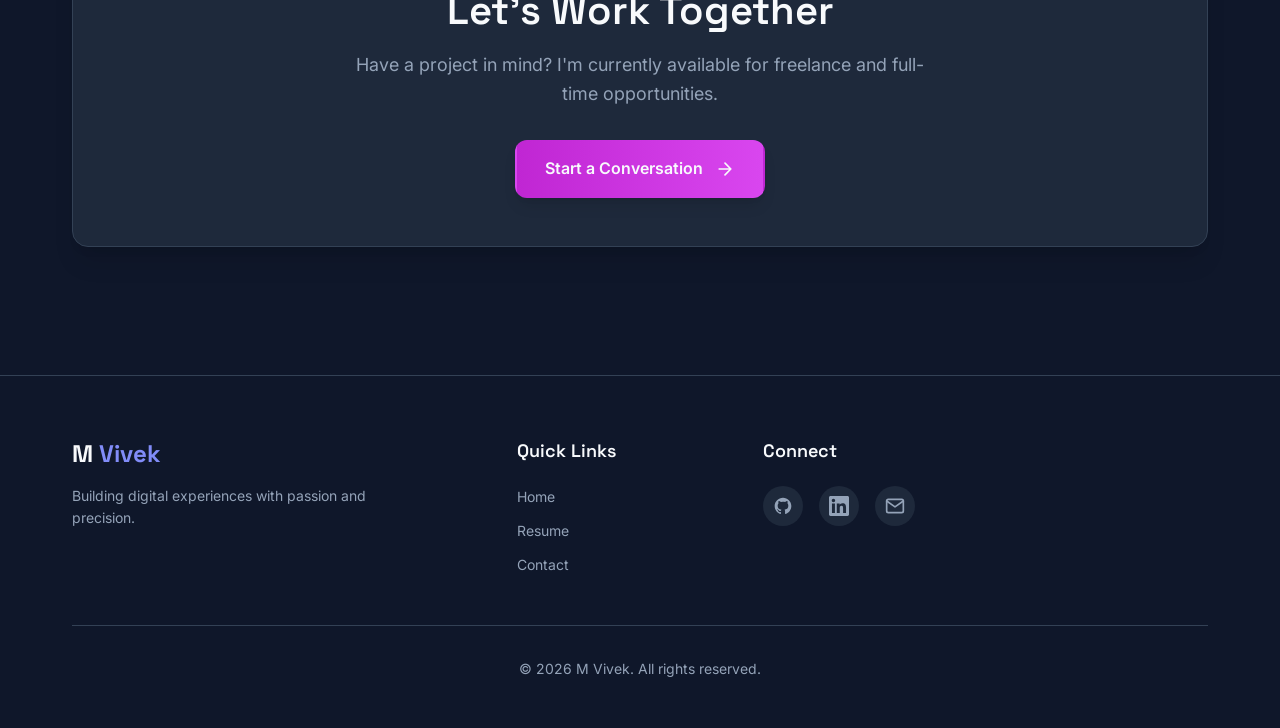
==== commit fa3b27cf: "Update index.html" ====
--- a/index.html
+++ b/index.html
@@ -223,7 +223,7 @@
                 </div>
             </div>
             <div class="footer-bottom">
-                <p>&copy; 2025 M Vivek. All rights reserved.</p>
+                <p>&copy; 2026 M Vivek. All rights reserved.</p>
             </div>
         </div>
     </footer>
